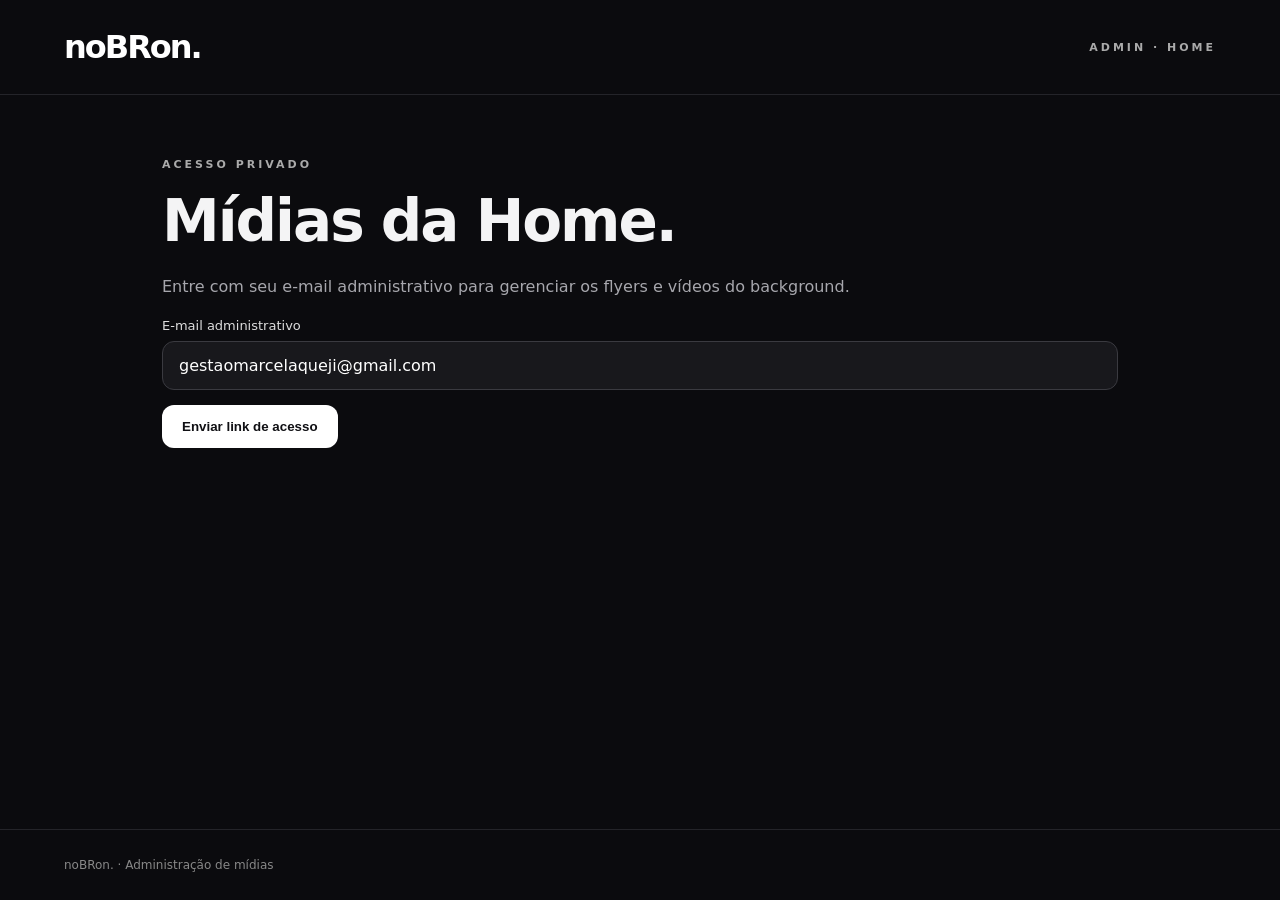
==== admin/index.html @ f03bf809 "feat(admin): dedicated home background media upload and management" ====
<!doctype html><html lang="pt-BR"><head><meta charset="utf-8"><meta name="viewport" content="width=device-width,initial-scale=1"><meta name="robots" content="noindex,nofollow"><meta http-equiv="Content-Security-Policy" content="default-src 'none'; script-src 'self'; style-src 'self'; connect-src https://fsaqzbwxhjpnfgqxdvnz.supabase.co; img-src 'self' data: blob: https://fsaqzbwxhjpnfgqxdvnz.supabase.co; media-src blob: https://fsaqzbwxhjpnfgqxdvnz.supabase.co; form-action 'self'; base-uri 'none'"><title>Mídias da Home · noBRon</title><link rel="stylesheet" href="/admin/v3.css"><script defer src="/admin/v3.js"></script></head><body><header><a href="/">noBRon.</a><span>ADMIN · HOME</span></header><main><section id="login"><p class="eyebrow">ACESSO PRIVADO</p><h1>Mídias da Home.</h1><p>Entre com seu e-mail administrativo para gerenciar os flyers e vídeos do background.</p><form id="login-form"><label for="email">E-mail administrativo</label><input id="email" type="email" autocomplete="email" required value="gestaomarcelaqueji@gmail.com"><button type="submit" id="send">Enviar link de acesso</button></form><p id="login-message" role="status"></p></section><section id="editor" hidden><div class="heading"><div><p class="eyebrow">BACKGROUND · HOME</p><h1>Galeria de mídias.</h1></div><button id="logout" class="secondary">Sair</button></div><p>Cadastre flyers e motion designs que aparecem nas colunas animadas da Home. Arquivos enviados são publicados automaticamente.</p><form id="upload-form" class="field-group"><h2>Adicionar imagens ou vídeos</h2><label for="files">Selecione os arquivos</label><input id="files" type="file" accept="image/png,image/jpeg,image/webp,image/gif,video/mp4,video/webm" multiple required><p class="hint">PNG, JPG, WebP, GIF até 10 MB; MP4 e WebM até 30 MB cada. Envie arquivos otimizados para o site carregar rapidamente.</p><button id="upload" type="submit">Cadastrar mídias</button><p id="upload-status" role="status"></p></form><div class="heading"><h2>Mídias cadastradas</h2><button id="reload" class="secondary">Atualizar</button></div><p id="media-count"></p><div id="media-list" class="media-grid"></div><p id="status" role="status"></p></section></main><footer>noBRon. · Administração de mídias</footer></body></html>
---- admin/v3.css ----
:root{color-scheme:dark;font-family:Inter,system-ui,-apple-system,Arial,sans-serif;background:#0b0b0e;color:#f4f4f5}*{box-sizing:border-box}body{margin:0;min-height:100vh;display:flex;flex-direction:column}header,footer{display:flex;justify-content:space-between;align-items:center;padding:28px clamp(20px,5vw,65px)}header{border-bottom:1px solid #242429}header a{font-size:32px;font-weight:900;letter-spacing:-2px;color:white;text-decoration:none}header span,.eyebrow{letter-spacing:3px;font-size:11px;font-weight:700;color:#aaa}main{width:min(1000px,100%);margin:auto;padding:50px 22px;flex:1}h1{font-size:clamp(34px,6vw,58px);letter-spacing:-2px;margin:12px 0 18px}h2{font-size:21px}p{color:#a7a7ad;line-height:1.7}label{display:block;font-size:13px;margin:18px 0 8px;color:#ddd}input{display:block;width:100%;border:1px solid #3a3a40;border-radius:12px;padding:14px 16px;background:#18181c;color:#fff;font:inherit}button{background:#fff;color:#101014;border:0;border-radius:12px;padding:14px 20px;font-weight:750;cursor:pointer;margin-top:15px}button:disabled{opacity:.55;cursor:wait}.secondary{background:#242429;color:white;margin:0}.danger{background:#3c2225;color:#ffbfc4}.heading{display:flex;align-items:center;justify-content:space-between;gap:15px;flex-wrap:wrap}.field-group{border:1px solid #2a2a30;border-radius:18px;padding:22px;margin:24px 0;background:#111115}.field-group h2{margin:0}.hint{font-size:12px}.media-grid{display:grid;grid-template-columns:repeat(auto-fill,minmax(165px,1fr));gap:14px}.media-item{border:1px solid #33333b;border-radius:14px;overflow:hidden;background:#17171b}.media-preview{aspect-ratio:3/4;background:#24242a;display:block;width:100%;object-fit:cover}.media-info{padding:12px}.media-info small{color:#aaa;display:block;overflow-wrap:anywhere}.media-actions{display:flex;gap:8px;flex-wrap:wrap}.media-actions button{font-size:12px;padding:9px 11px;margin-top:10px}footer{font-size:12px;color:#888;border-top:1px solid #242429}#status,#login-message,#upload-status{font-size:13px}[hidden]{display:none!important}@media(max-width:600px){main{padding:25px 16px}.media-grid{grid-template-columns:repeat(2,minmax(0,1fr));gap:10px}.field-group{padding:16px}header,footer{padding:20px 16px}}
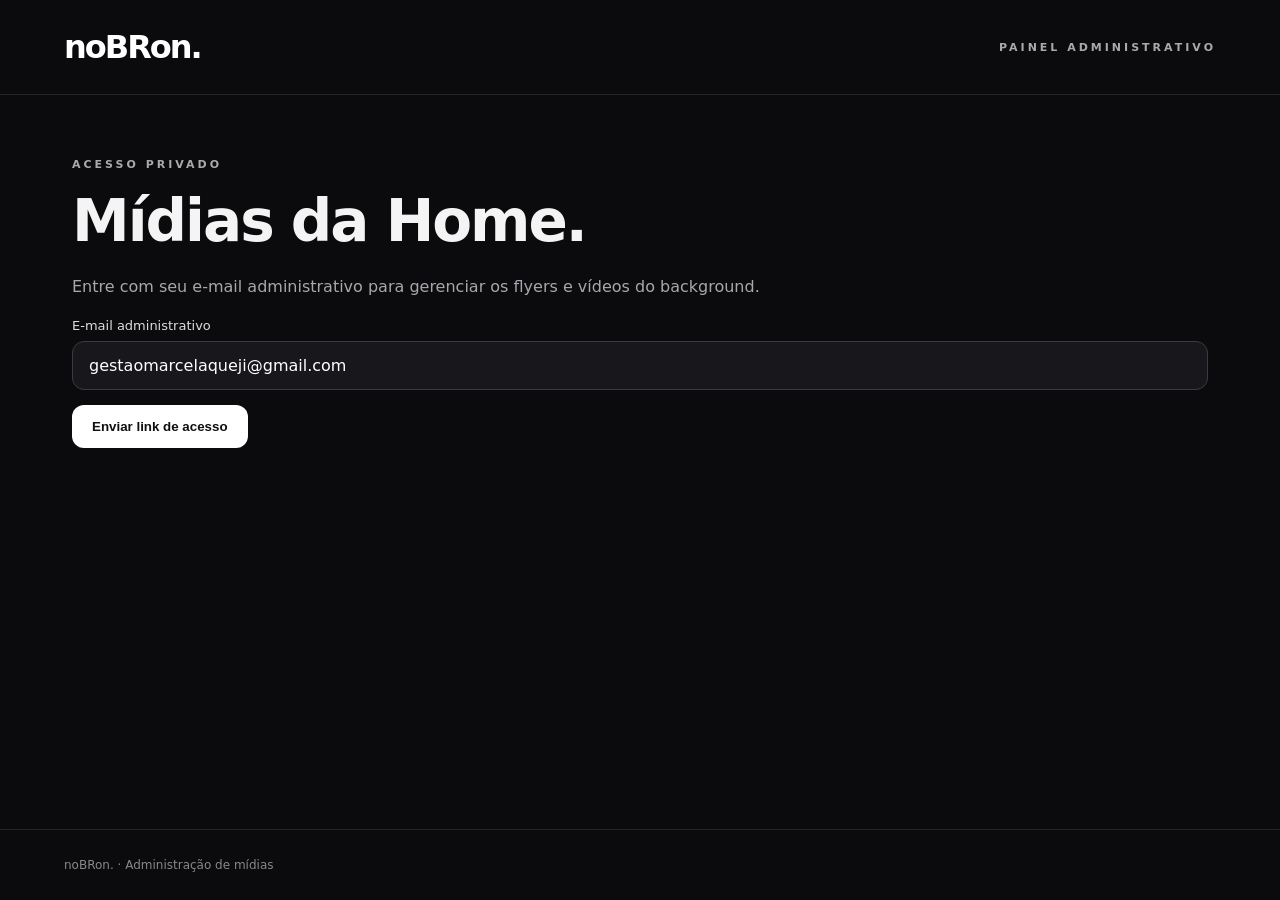
==== commit 57544bbd: "Separate admin workspaces, batch uploads with per-file errors, and motion video fallback" ====
--- a/admin/index.html
+++ b/admin/index.html
@@ -1 +1 @@
-<!doctype html><html lang="pt-BR"><head><meta charset="utf-8"><meta name="viewport" content="width=device-width,initial-scale=1"><meta name="robots" content="noindex,nofollow"><meta http-equiv="Content-Security-Policy" content="default-src 'none'; script-src 'self'; style-src 'self'; connect-src https://fsaqzbwxhjpnfgqxdvnz.supabase.co; img-src 'self' data: blob: https://fsaqzbwxhjpnfgqxdvnz.supabase.co; media-src blob: https://fsaqzbwxhjpnfgqxdvnz.supabase.co; form-action 'self'; base-uri 'none'"><title>Mídias da Home · noBRon</title><link rel="stylesheet" href="/admin/v3.css"><script defer src="/admin/v3.js"></script></head><body><header><a href="/">noBRon.</a><span>ADMIN · HOME</span></header><main><section id="login"><p class="eyebrow">ACESSO PRIVADO</p><h1>Mídias da Home.</h1><p>Entre com seu e-mail administrativo para gerenciar os flyers e vídeos do background.</p><form id="login-form"><label for="email">E-mail administrativo</label><input id="email" type="email" autocomplete="email" required value="gestaomarcelaqueji@gmail.com"><button type="submit" id="send">Enviar link de acesso</button></form><p id="login-message" role="status"></p></section><section id="editor" hidden><div class="heading"><div><p class="eyebrow">BACKGROUND · HOME</p><h1>Galeria de mídias.</h1></div><button id="logout" class="secondary">Sair</button></div><p>Cadastre flyers e motion designs que aparecem nas colunas animadas da Home. Arquivos enviados são publicados automaticamente.</p><form id="upload-form" class="field-group"><h2>Adicionar imagens ou vídeos</h2><label for="files">Selecione os arquivos</label><input id="files" type="file" accept="image/png,image/jpeg,image/webp,image/gif,video/mp4,video/webm" multiple required><p class="hint">PNG, JPG, WebP, GIF até 10 MB; MP4 e WebM até 30 MB cada. Envie arquivos otimizados para o site carregar rapidamente.</p><button id="upload" type="submit">Cadastrar mídias</button><p id="upload-status" role="status"></p></form><div class="heading"><h2>Mídias cadastradas</h2><button id="reload" class="secondary">Atualizar</button></div><p id="media-count"></p><div id="media-list" class="media-grid"></div><p id="status" role="status"></p></section></main><footer>noBRon. · Administração de mídias</footer></body></html>+<!doctype html><html lang="pt-BR"><head><meta charset="utf-8"><meta name="viewport" content="width=device-width,initial-scale=1"><meta name="robots" content="noindex,nofollow"><meta http-equiv="Content-Security-Policy" content="default-src 'none'; script-src 'self'; style-src 'self'; connect-src https://fsaqzbwxhjpnfgqxdvnz.supabase.co; img-src 'self' data: blob: https://fsaqzbwxhjpnfgqxdvnz.supabase.co; media-src blob: https://fsaqzbwxhjpnfgqxdvnz.supabase.co; form-action 'self'; base-uri 'none'"><title>Painel administrativo · noBRon</title><link rel="stylesheet" href="/admin/v3.css"><script defer src="/admin/v3.js"></script></head><body><header><a href="/">noBRon.</a><span>PAINEL ADMINISTRATIVO</span></header><main><section id="login"><p class="eyebrow">ACESSO PRIVADO</p><h1>Mídias da Home.</h1><p>Entre com seu e-mail administrativo para gerenciar os flyers e vídeos do background.</p><form id="login-form"><label for="email">E-mail administrativo</label><input id="email" type="email" autocomplete="email" required value="gestaomarcelaqueji@gmail.com"><button type="submit" id="send">Enviar link de acesso</button></form><p id="login-message" role="status"></p></section><section id="editor" hidden><nav class="admin-tabs" aria-label="Seções do painel"><button type="button" data-admin-tab="home" aria-selected="true">Home</button><button type="button" data-admin-tab="design" aria-selected="false">Design Digital</button><button type="button" data-admin-tab="motion" aria-selected="false">Motion Design</button></nav><div data-admin-panel="home"><div class="heading"><div><p class="eyebrow">BACKGROUND · HOME</p><h1>Galeria de mídias.</h1></div><button id="logout" class="secondary">Sair</button></div><p>Cadastre flyers e motion designs que aparecem nas colunas animadas da Home. Arquivos enviados são publicados automaticamente.</p><form id="upload-form" class="field-group"><h2>Adicionar imagens ou vídeos</h2><label for="files">Selecione os arquivos</label><input id="files" type="file" accept="image/png,image/jpeg,image/webp,image/gif,video/mp4,video/webm" multiple required><p class="hint">PNG, JPG, WebP, GIF até 10 MB; MP4 e WebM até 30 MB cada. Envie arquivos otimizados para o site carregar rapidamente.</p><button id="upload" type="submit">Cadastrar mídias</button><p id="upload-status" role="status"></p><div id="home-upload-results" class="upload-results" aria-live="polite"></div></form></div><div data-admin-panel="motion" hidden><section class="field-group motion-admin" aria-labelledby="motion-admin-title"><p class="eyebrow">PÁGINA MOTION DESIGN · VÍDEOS DA VITRINE</p><h2 id="motion-admin-title">Biblioteca de Motion Design</h2><p>Cadastre aqui somente os vídeos da página <strong>Motion Design</strong>. Eles não entram no background da Home. Os vídeos começam como rascunho e só aparecem no site depois de publicados.</p><form id="motion-upload-form"><label for="motion-title">Nome interno do trabalho</label><input id="motion-title" maxlength="120" required placeholder="Ex.: Teaser Festa Neon"><label for="motion-file">Arquivo de vídeo</label><input id="motion-file" type="file" accept="video/mp4,video/webm" multiple required><p class="hint">Selecione vários vídeos de uma vez. MP4 ou WebM, até 30 MB por arquivo. Recomenda-se vídeo vertical otimizado, sem áudio necessário.</p><button id="motion-upload" type="submit">Adicionar como rascunho</button><p id="motion-upload-status" role="status"></p><div id="motion-upload-results" class="upload-results" aria-live="polite"></div></form><div class="heading"><h3>Vídeos cadastrados</h3><button class="secondary" type="button" id="motion-refresh">Atualizar</button></div><div id="motion-list" class="motion-grid"></div><p id="motion-status" role="status"></p><a class="design-card-view" href="/solucoes/motion" target="_blank" rel="noopener">Ver página Motion Design ↗</a></section></div><div data-admin-panel="design" hidden><section class="field-group design-cards-admin" aria-labelledby="design-cards-title"><p class="eyebrow">PÁGINA DESIGN DIGITAL · DESTAQUES DO TOPO</p><h2 id="design-cards-title">Três imagens de destaque</h2><p>Estas imagens aparecem nos três cards sobrepostos, logo abaixo da apresentação de <strong>Design Digital</strong>. Não são as mídias do background. Cada campo controla somente a posição indicada.</p><p class="hint">Envie uma arte vertical em JPG, PNG ou WebP (até 10 MB), preferencialmente na proporção <strong>9:16 (Story)</strong>, por exemplo 1080 × 1920 px. O site ajusta automaticamente o enquadramento no desktop e no celular, sem esticar nem recortar a imagem. A arte completa fica visível.</p><div class="design-card-grid"><article class="design-card-admin" data-admin-card="1"><h3>Card 1 · Esquerda</h3><p>Imagem inclinada à esquerda, atrás do card central.</p><div class="design-card-preview" id="card-preview-1">Nenhuma imagem cadastrada</div><label for="card-file-1">Escolher imagem do Card 1</label><input type="file" id="card-file-1" accept="image/jpeg,image/png,image/webp"><div class="design-card-actions"><button type="button" data-card-upload="1">Salvar / substituir</button><button type="button" class="danger" data-card-delete="1">Remover</button></div><p class="design-card-status" id="card-status-1" role="status"></p></article><article class="design-card-admin" data-admin-card="2"><h3>Card 2 · Centro</h3><p>Imagem principal, à frente das outras duas.</p><div class="design-card-preview" id="card-preview-2">Nenhuma imagem cadastrada</div><label for="card-file-2">Escolher imagem do Card 2</label><input type="file" id="card-file-2" accept="image/jpeg,image/png,image/webp"><div class="design-card-actions"><button type="button" data-card-upload="2">Salvar / substituir</button><button type="button" class="danger" data-card-delete="2">Remover</button></div><p class="design-card-status" id="card-status-2" role="status"></p></article><article class="design-card-admin" data-admin-card="3"><h3>Card 3 · Direita</h3><p>Imagem inclinada à direita, atrás do card central.</p><div class="design-card-preview" id="card-preview-3">Nenhuma imagem cadastrada</div><label for="card-file-3">Escolher imagem do Card 3</label><input type="file" id="card-file-3" accept="image/jpeg,image/png,image/webp"><div class="design-card-actions"><button type="button" data-card-upload="3">Salvar / substituir</button><button type="button" class="danger" data-card-delete="3">Remover</button></div><p class="design-card-status" id="card-status-3" role="status"></p></article></div><p class="hint">As alterações são publicadas após salvar. Se uma posição estiver vazia, o site mantém o card gráfico provisório correspondente.</p><a class="design-card-view" href="/solucoes/design" target="_blank" rel="noopener">Ver página Design Digital ↗</a></section></div><div data-admin-panel="home"><div class="heading"><h2>Mídias cadastradas</h2><button id="reload" class="secondary">Atualizar</button></div><p id="media-count"></p><div id="media-list" class="media-grid"></div><p id="status" role="status"></p></div></section></main><footer>noBRon. · Administração de mídias</footer></body></html>
--- a/admin/v3.css
+++ b/admin/v3.css
@@ -1 +1,11 @@
-:root{color-scheme:dark;font-family:Inter,system-ui,-apple-system,Arial,sans-serif;background:#0b0b0e;color:#f4f4f5}*{box-sizing:border-box}body{margin:0;min-height:100vh;display:flex;flex-direction:column}header,footer{display:flex;justify-content:space-between;align-items:center;padding:28px clamp(20px,5vw,65px)}header{border-bottom:1px solid #242429}header a{font-size:32px;font-weight:900;letter-spacing:-2px;color:white;text-decoration:none}header span,.eyebrow{letter-spacing:3px;font-size:11px;font-weight:700;color:#aaa}main{width:min(1000px,100%);margin:auto;padding:50px 22px;flex:1}h1{font-size:clamp(34px,6vw,58px);letter-spacing:-2px;margin:12px 0 18px}h2{font-size:21px}p{color:#a7a7ad;line-height:1.7}label{display:block;font-size:13px;margin:18px 0 8px;color:#ddd}input{display:block;width:100%;border:1px solid #3a3a40;border-radius:12px;padding:14px 16px;background:#18181c;color:#fff;font:inherit}button{background:#fff;color:#101014;border:0;border-radius:12px;padding:14px 20px;font-weight:750;cursor:pointer;margin-top:15px}button:disabled{opacity:.55;cursor:wait}.secondary{background:#242429;color:white;margin:0}.danger{background:#3c2225;color:#ffbfc4}.heading{display:flex;align-items:center;justify-content:space-between;gap:15px;flex-wrap:wrap}.field-group{border:1px solid #2a2a30;border-radius:18px;padding:22px;margin:24px 0;background:#111115}.field-group h2{margin:0}.hint{font-size:12px}.media-grid{display:grid;grid-template-columns:repeat(auto-fill,minmax(165px,1fr));gap:14px}.media-item{border:1px solid #33333b;border-radius:14px;overflow:hidden;background:#17171b}.media-preview{aspect-ratio:3/4;background:#24242a;display:block;width:100%;object-fit:cover}.media-info{padding:12px}.media-info small{color:#aaa;display:block;overflow-wrap:anywhere}.media-actions{display:flex;gap:8px;flex-wrap:wrap}.media-actions button{font-size:12px;padding:9px 11px;margin-top:10px}footer{font-size:12px;color:#888;border-top:1px solid #242429}#status,#login-message,#upload-status{font-size:13px}[hidden]{display:none!important}@media(max-width:600px){main{padding:25px 16px}.media-grid{grid-template-columns:repeat(2,minmax(0,1fr));gap:10px}.field-group{padding:16px}header,footer{padding:20px 16px}}+:root{color-scheme:dark;font-family:Inter,system-ui,-apple-system,Arial,sans-serif;background:#0b0b0e;color:#f4f4f5}*{box-sizing:border-box}body{margin:0;min-height:100vh;display:flex;flex-direction:column}header,footer{display:flex;justify-content:space-between;align-items:center;padding:28px clamp(20px,5vw,65px)}header{border-bottom:1px solid #242429}header a{font-size:32px;font-weight:900;letter-spacing:-2px;color:white;text-decoration:none}header span,.eyebrow{letter-spacing:3px;font-size:11px;font-weight:700;color:#aaa}main{width:min(1000px,100%);margin:auto;padding:50px 22px;flex:1}h1{font-size:clamp(34px,6vw,58px);letter-spacing:-2px;margin:12px 0 18px}h2{font-size:21px}p{color:#a7a7ad;line-height:1.7}label{display:block;font-size:13px;margin:18px 0 8px;color:#ddd}input{display:block;width:100%;border:1px solid #3a3a40;border-radius:12px;padding:14px 16px;background:#18181c;color:#fff;font:inherit}button{background:#fff;color:#101014;border:0;border-radius:12px;padding:14px 20px;font-weight:750;cursor:pointer;margin-top:15px}button:disabled{opacity:.55;cursor:wait}.secondary{background:#242429;color:white;margin:0}.danger{background:#3c2225;color:#ffbfc4}.heading{display:flex;align-items:center;justify-content:space-between;gap:15px;flex-wrap:wrap}.field-group{border:1px solid #2a2a30;border-radius:18px;padding:22px;margin:24px 0;background:#111115}.field-group h2{margin:0}.hint{font-size:12px}.media-grid{display:grid;grid-template-columns:repeat(auto-fill,minmax(165px,1fr));gap:14px}.media-item{border:1px solid #33333b;border-radius:14px;overflow:hidden;background:#17171b}.media-preview{aspect-ratio:3/4;background:#24242a;display:block;width:100%;object-fit:cover}.media-info{padding:12px}.media-info small{color:#aaa;display:block;overflow-wrap:anywhere}.media-actions{display:flex;gap:8px;flex-wrap:wrap}.media-actions button{font-size:12px;padding:9px 11px;margin-top:10px}footer{font-size:12px;color:#888;border-top:1px solid #242429}#status,#login-message,#upload-status{font-size:13px}[hidden]{display:none!important}@media(max-width:600px){main{padding:25px 16px}.media-grid{grid-template-columns:repeat(2,minmax(0,1fr));gap:10px}.field-group{padding:16px}header,footer{padding:20px 16px}}
+.design-cards-admin{margin-top:44px}.design-cards-admin h2{font-size:clamp(24px,3vw,34px);letter-spacing:-.04em}.design-cards-admin strong{color:#f4f4f5}.design-card-grid{display:grid;grid-template-columns:repeat(3,minmax(0,1fr));gap:15px;margin-top:26px}.design-card-admin{border:1px solid #34343c;border-radius:16px;padding:16px;background:#19191e;min-width:0}.design-card-admin h3{font-size:17px;margin:0 0 8px}.design-card-admin p{font-size:12px;line-height:1.5;margin:5px 0 12px}.design-card-preview{aspect-ratio:3/4;background:#25252b;border:1px dashed #5b5b65;border-radius:10px;display:flex;align-items:center;justify-content:center;text-align:center;color:#9e9ea6;font-size:12px;overflow:hidden;padding:10px}.design-card-preview img{width:100%;height:100%;object-fit:cover}.design-card-admin input{font-size:12px;padding:10px}.design-card-actions{display:flex;flex-wrap:wrap;gap:8px;margin-top:14px}.design-card-actions button{margin:0;padding:11px 12px;font-size:12px;flex:1}.design-card-status{min-height:18px;color:#ddd!important}.design-card-view{display:inline-block;margin-top:15px;color:#fff;text-underline-offset:4px}@media(max-width:700px){.design-card-grid{grid-template-columns:1fr}.design-card-preview{max-width:260px;margin:auto}.design-card-admin{padding:18px}}
+
+/* Admin previews match the actual Story composition. */
+.design-card-preview{aspect-ratio:9/16}
+.design-card-preview img{object-fit:contain;background:#0d0d10}
+
+.motion-admin{margin-top:48px}.motion-admin h2{font-size:clamp(25px,3vw,34px);letter-spacing:-.05em}.motion-grid{display:grid;grid-template-columns:repeat(auto-fill,minmax(185px,1fr));gap:16px;margin:20px 0}.motion-admin-item{background:#19191e;border:1px solid #35353b;border-radius:14px;padding:12px;min-width:0}.motion-admin-item video{width:100%;aspect-ratio:9/16;object-fit:contain;background:#08080a;border-radius:9px}.motion-admin-item input{font-size:13px;padding:10px}.motion-admin-item p{font-size:12px;margin:8px 0}.motion-admin-actions{display:flex;flex-wrap:wrap;gap:6px}.motion-admin-actions button{font-size:11px;padding:8px 10px;margin:0}
+
+/* Separate administrative workspaces */
+main{width:min(1180px,100%)}.admin-tabs{display:flex;gap:8px;padding:7px;background:#151519;border:1px solid #29292f;border-radius:17px;margin:0 0 35px;overflow-x:auto}.admin-tabs button{flex:1;white-space:nowrap;margin:0;border-radius:11px;padding:15px 20px;color:#aaa;background:transparent;font-size:14px}.admin-tabs button.active{background:#f1f1f3;color:#121216}.admin-tabs button:focus-visible{outline:2px solid white;outline-offset:2px}[data-admin-panel]{animation:admin-in .2s ease}[data-admin-panel="motion"] .motion-admin,[data-admin-panel="design"] .design-cards-admin{margin-top:0}.upload-results{display:grid;gap:8px;margin-top:12px}.upload-results p{margin:0;padding:11px 14px;border:1px solid #303037;border-radius:9px;font-size:12px;overflow-wrap:anywhere}.upload-success{color:#b8e4c8!important}.upload-failure{color:#ffc5c5!important}.motion-admin-actions button{flex:1 0 auto}.motion-admin-item{display:flex;flex-direction:column;gap:9px}.motion-admin-item video{height:245px;aspect-ratio:auto}.motion-admin-item p{margin:0}.motion-admin-item input{margin:0}.motion-admin-item .motion-admin-actions{margin-top:auto}@keyframes admin-in{from{opacity:.5;transform:translateY(5px)}to{opacity:1;transform:none}}@media(max-width:600px){.admin-tabs{position:sticky;top:0;z-index:10;margin:0 -16px 22px;border-radius:0;border-left:0;border-right:0;padding:8px 16px}.admin-tabs button{padding:13px 10px;font-size:12px}.motion-grid{grid-template-columns:repeat(2,minmax(0,1fr));gap:9px}.motion-admin-item{padding:9px}.motion-admin-item video{height:185px}.motion-admin-actions button{font-size:10px;padding:8px}.motion-admin h2{font-size:27px}}
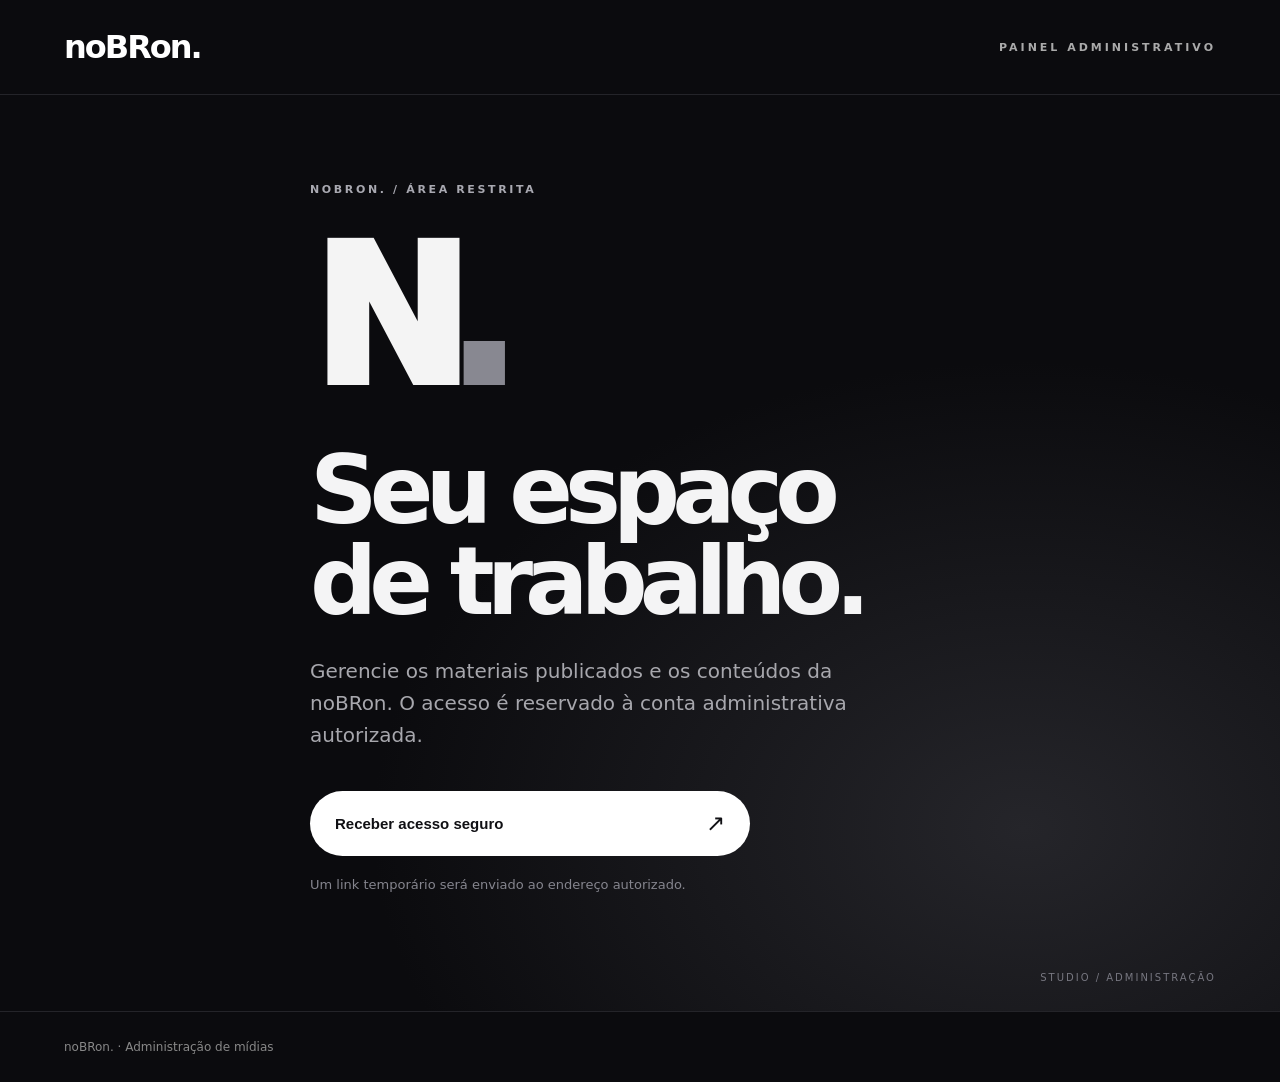
==== commit 222c62c1: "Harden studio sign-in UX, disable OTP signup, revoke session on logout" ====
--- a/admin/index.html
+++ b/admin/index.html
@@ -1 +1 @@
-<!doctype html><html lang="pt-BR"><head><meta charset="utf-8"><meta name="viewport" content="width=device-width,initial-scale=1"><meta name="robots" content="noindex,nofollow"><meta http-equiv="Content-Security-Policy" content="default-src 'none'; script-src 'self'; style-src 'self'; connect-src https://fsaqzbwxhjpnfgqxdvnz.supabase.co; img-src 'self' data: blob: https://fsaqzbwxhjpnfgqxdvnz.supabase.co; media-src blob: https://fsaqzbwxhjpnfgqxdvnz.supabase.co; form-action 'self'; base-uri 'none'"><title>Painel administrativo · noBRon</title><link rel="stylesheet" href="/admin/v3.css"><script defer src="/admin/v3.js"></script></head><body><header><a href="/">noBRon.</a><span>PAINEL ADMINISTRATIVO</span></header><main><section id="login"><p class="eyebrow">ACESSO PRIVADO</p><h1>Mídias da Home.</h1><p>Entre com seu e-mail administrativo para gerenciar os flyers e vídeos do background.</p><form id="login-form"><label for="email">E-mail administrativo</label><input id="email" type="email" autocomplete="email" required value="gestaomarcelaqueji@gmail.com"><button type="submit" id="send">Enviar link de acesso</button></form><p id="login-message" role="status"></p></section><section id="editor" hidden><nav class="admin-tabs" aria-label="Seções do painel"><button type="button" data-admin-tab="home" aria-selected="true">Home</button><button type="button" data-admin-tab="design" aria-selected="false">Design Digital</button><button type="button" data-admin-tab="motion" aria-selected="false">Motion Design</button></nav><div data-admin-panel="home"><div class="heading"><div><p class="eyebrow">BACKGROUND · HOME</p><h1>Galeria de mídias.</h1></div><button id="logout" class="secondary">Sair</button></div><p>Cadastre flyers e motion designs que aparecem nas colunas animadas da Home. Arquivos enviados são publicados automaticamente.</p><form id="upload-form" class="field-group"><h2>Adicionar imagens ou vídeos</h2><label for="files">Selecione os arquivos</label><input id="files" type="file" accept="image/png,image/jpeg,image/webp,image/gif,video/mp4,video/webm" multiple required><p class="hint">PNG, JPG, WebP, GIF até 10 MB; MP4 e WebM até 30 MB cada. Envie arquivos otimizados para o site carregar rapidamente.</p><button id="upload" type="submit">Cadastrar mídias</button><p id="upload-status" role="status"></p><div id="home-upload-results" class="upload-results" aria-live="polite"></div></form></div><div data-admin-panel="motion" hidden><section class="field-group motion-admin" aria-labelledby="motion-admin-title"><p class="eyebrow">PÁGINA MOTION DESIGN · VÍDEOS DA VITRINE</p><h2 id="motion-admin-title">Biblioteca de Motion Design</h2><p>Cadastre aqui somente os vídeos da página <strong>Motion Design</strong>. Eles não entram no background da Home. Os vídeos começam como rascunho e só aparecem no site depois de publicados.</p><form id="motion-upload-form"><label for="motion-title">Nome interno do trabalho</label><input id="motion-title" maxlength="120" required placeholder="Ex.: Teaser Festa Neon"><label for="motion-file">Arquivo de vídeo</label><input id="motion-file" type="file" accept="video/mp4,video/webm" multiple required><p class="hint">Selecione vários vídeos de uma vez. MP4 ou WebM, até 30 MB por arquivo. Recomenda-se vídeo vertical otimizado, sem áudio necessário.</p><button id="motion-upload" type="submit">Adicionar como rascunho</button><p id="motion-upload-status" role="status"></p><div id="motion-upload-results" class="upload-results" aria-live="polite"></div></form><div class="heading"><h3>Vídeos cadastrados</h3><button class="secondary" type="button" id="motion-refresh">Atualizar</button></div><div id="motion-list" class="motion-grid"></div><p id="motion-status" role="status"></p><a class="design-card-view" href="/solucoes/motion" target="_blank" rel="noopener">Ver página Motion Design ↗</a></section></div><div data-admin-panel="design" hidden><section class="field-group design-cards-admin" aria-labelledby="design-cards-title"><p class="eyebrow">PÁGINA DESIGN DIGITAL · DESTAQUES DO TOPO</p><h2 id="design-cards-title">Três imagens de destaque</h2><p>Estas imagens aparecem nos três cards sobrepostos, logo abaixo da apresentação de <strong>Design Digital</strong>. Não são as mídias do background. Cada campo controla somente a posição indicada.</p><p class="hint">Envie uma arte vertical em JPG, PNG ou WebP (até 10 MB), preferencialmente na proporção <strong>9:16 (Story)</strong>, por exemplo 1080 × 1920 px. O site ajusta automaticamente o enquadramento no desktop e no celular, sem esticar nem recortar a imagem. A arte completa fica visível.</p><div class="design-card-grid"><article class="design-card-admin" data-admin-card="1"><h3>Card 1 · Esquerda</h3><p>Imagem inclinada à esquerda, atrás do card central.</p><div class="design-card-preview" id="card-preview-1">Nenhuma imagem cadastrada</div><label for="card-file-1">Escolher imagem do Card 1</label><input type="file" id="card-file-1" accept="image/jpeg,image/png,image/webp"><div class="design-card-actions"><button type="button" data-card-upload="1">Salvar / substituir</button><button type="button" class="danger" data-card-delete="1">Remover</button></div><p class="design-card-status" id="card-status-1" role="status"></p></article><article class="design-card-admin" data-admin-card="2"><h3>Card 2 · Centro</h3><p>Imagem principal, à frente das outras duas.</p><div class="design-card-preview" id="card-preview-2">Nenhuma imagem cadastrada</div><label for="card-file-2">Escolher imagem do Card 2</label><input type="file" id="card-file-2" accept="image/jpeg,image/png,image/webp"><div class="design-card-actions"><button type="button" data-card-upload="2">Salvar / substituir</button><button type="button" class="danger" data-card-delete="2">Remover</button></div><p class="design-card-status" id="card-status-2" role="status"></p></article><article class="design-card-admin" data-admin-card="3"><h3>Card 3 · Direita</h3><p>Imagem inclinada à direita, atrás do card central.</p><div class="design-card-preview" id="card-preview-3">Nenhuma imagem cadastrada</div><label for="card-file-3">Escolher imagem do Card 3</label><input type="file" id="card-file-3" accept="image/jpeg,image/png,image/webp"><div class="design-card-actions"><button type="button" data-card-upload="3">Salvar / substituir</button><button type="button" class="danger" data-card-delete="3">Remover</button></div><p class="design-card-status" id="card-status-3" role="status"></p></article></div><p class="hint">As alterações são publicadas após salvar. Se uma posição estiver vazia, o site mantém o card gráfico provisório correspondente.</p><a class="design-card-view" href="/solucoes/design" target="_blank" rel="noopener">Ver página Design Digital ↗</a></section></div><div data-admin-panel="home"><div class="heading"><h2>Mídias cadastradas</h2><button id="reload" class="secondary">Atualizar</button></div><p id="media-count"></p><div id="media-list" class="media-grid"></div><p id="status" role="status"></p></div></section></main><footer>noBRon. · Administração de mídias</footer></body></html>+<!doctype html><html lang="pt-BR"><head><meta charset="utf-8"><meta name="viewport" content="width=device-width,initial-scale=1"><meta name="robots" content="noindex,nofollow,noarchive"><meta name="referrer" content="no-referrer"><meta http-equiv="Content-Security-Policy" content="default-src 'none'; script-src 'self'; style-src 'self'; connect-src https://fsaqzbwxhjpnfgqxdvnz.supabase.co; img-src 'self' data: blob: https://fsaqzbwxhjpnfgqxdvnz.supabase.co; media-src blob: https://fsaqzbwxhjpnfgqxdvnz.supabase.co; form-action 'self'; base-uri 'none'"><title>Painel administrativo · noBRon</title><link rel="stylesheet" href="/admin/v3.css"><script defer src="/admin/v3.js"></script></head><body><header><a href="/">noBRon.</a><span>PAINEL ADMINISTRATIVO</span></header><main><section id="login" class="admin-entry"><div class="admin-entry-inner"><p class="eyebrow">NOBRON. / ÁREA RESTRITA</p><div class="admin-entry-mark" aria-hidden="true">N<span>.</span></div><h1>Seu espaço de trabalho.</h1><p>Gerencie os materiais publicados e os conteúdos da noBRon. O acesso é reservado à conta administrativa autorizada.</p><form id="login-form"><button type="submit" id="send">Receber acesso seguro <span aria-hidden="true">↗</span></button></form><p class="admin-entry-note">Um link temporário será enviado ao endereço autorizado.</p><p id="login-message" role="status" aria-live="polite"></p></div><span class="admin-entry-footer">STUDIO / ADMINISTRAÇÃO</span></section><section id="editor" hidden><nav class="admin-tabs" aria-label="Seções do painel"><button type="button" data-admin-tab="home" aria-selected="true">Home</button><button type="button" data-admin-tab="design" aria-selected="false">Design Digital</button><button type="button" data-admin-tab="motion" aria-selected="false">Motion Design</button></nav><div data-admin-panel="home"><div class="heading"><div><p class="eyebrow">BACKGROUND · HOME</p><h1>Galeria de mídias.</h1></div><button id="logout" class="secondary">Sair</button></div><p>Cadastre flyers e motion designs que aparecem nas colunas animadas da Home. Arquivos enviados são publicados automaticamente.</p><form id="upload-form" class="field-group"><h2>Adicionar imagens ou vídeos</h2><label for="files">Selecione os arquivos</label><input id="files" type="file" accept="image/png,image/jpeg,image/webp,image/gif,video/mp4,video/webm" multiple required><p class="hint">PNG, JPG, WebP, GIF até 10 MB; MP4 e WebM até 30 MB cada. Envie arquivos otimizados para o site carregar rapidamente.</p><button id="upload" type="submit">Cadastrar mídias</button><p id="upload-status" role="status"></p><div id="home-upload-results" class="upload-results" aria-live="polite"></div></form></div><div data-admin-panel="motion" hidden><section class="field-group motion-admin" aria-labelledby="motion-admin-title"><p class="eyebrow">PÁGINA MOTION DESIGN · VÍDEOS DA VITRINE</p><h2 id="motion-admin-title">Biblioteca de Motion Design</h2><p>Cadastre aqui somente os vídeos da página <strong>Motion Design</strong>. Eles não entram no background da Home. Os vídeos começam como rascunho e só aparecem no site depois de publicados.</p><form id="motion-upload-form"><label for="motion-file">Arquivo de vídeo</label><input id="motion-file" type="file" accept="video/mp4,video/webm" multiple required><p class="hint">Selecione quantos vídeos quiser de uma vez. O sistema envia um por vez e mostra o resultado de cada arquivo. MP4 ou WebM, até 30 MB por arquivo. Recomenda-se vídeo vertical otimizado, sem áudio necessário.</p><button id="motion-upload" type="submit">Adicionar como rascunho</button><p id="motion-upload-status" role="status"></p><div id="motion-upload-results" class="upload-results" aria-live="polite"></div></form><div class="heading"><h3>Vídeos cadastrados</h3><button class="secondary" type="button" id="motion-refresh">Atualizar</button></div><div id="motion-list" class="motion-grid"></div><p id="motion-status" role="status"></p><a class="design-card-view" href="/solucoes/motion" target="_blank" rel="noopener">Ver página Motion Design ↗</a></section></div><div data-admin-panel="design" hidden><section class="field-group design-cards-admin" aria-labelledby="design-cards-title"><p class="eyebrow">PÁGINA DESIGN DIGITAL · DESTAQUES DO TOPO</p><h2 id="design-cards-title">Três imagens de destaque</h2><p>Estas imagens aparecem nos três cards sobrepostos, logo abaixo da apresentação de <strong>Design Digital</strong>. Não são as mídias do background. Cada campo controla somente a posição indicada.</p><p class="hint">Envie uma arte vertical em JPG, PNG ou WebP (até 10 MB), preferencialmente na proporção <strong>9:16 (Story)</strong>, por exemplo 1080 × 1920 px. O site ajusta automaticamente o enquadramento no desktop e no celular, sem esticar nem recortar a imagem. A arte completa fica visível.</p><div class="design-card-grid"><article class="design-card-admin" data-admin-card="1"><h3>Card 1 · Esquerda</h3><p>Imagem inclinada à esquerda, atrás do card central.</p><div class="design-card-preview" id="card-preview-1">Nenhuma imagem cadastrada</div><label for="card-file-1">Escolher imagem do Card 1</label><input type="file" id="card-file-1" accept="image/jpeg,image/png,image/webp"><div class="design-card-actions"><button type="button" data-card-upload="1">Salvar / substituir</button><button type="button" class="danger" data-card-delete="1">Remover</button></div><p class="design-card-status" id="card-status-1" role="status"></p></article><article class="design-card-admin" data-admin-card="2"><h3>Card 2 · Centro</h3><p>Imagem principal, à frente das outras duas.</p><div class="design-card-preview" id="card-preview-2">Nenhuma imagem cadastrada</div><label for="card-file-2">Escolher imagem do Card 2</label><input type="file" id="card-file-2" accept="image/jpeg,image/png,image/webp"><div class="design-card-actions"><button type="button" data-card-upload="2">Salvar / substituir</button><button type="button" class="danger" data-card-delete="2">Remover</button></div><p class="design-card-status" id="card-status-2" role="status"></p></article><article class="design-card-admin" data-admin-card="3"><h3>Card 3 · Direita</h3><p>Imagem inclinada à direita, atrás do card central.</p><div class="design-card-preview" id="card-preview-3">Nenhuma imagem cadastrada</div><label for="card-file-3">Escolher imagem do Card 3</label><input type="file" id="card-file-3" accept="image/jpeg,image/png,image/webp"><div class="design-card-actions"><button type="button" data-card-upload="3">Salvar / substituir</button><button type="button" class="danger" data-card-delete="3">Remover</button></div><p class="design-card-status" id="card-status-3" role="status"></p></article></div><p class="hint">As alterações são publicadas após salvar. Se uma posição estiver vazia, o site mantém o card gráfico provisório correspondente.</p><a class="design-card-view" href="/solucoes/design" target="_blank" rel="noopener">Ver página Design Digital ↗</a></section></div><div data-admin-panel="home"><div class="heading"><h2>Mídias cadastradas</h2><button id="reload" class="secondary">Atualizar</button></div><p id="media-count"></p><div id="media-list" class="media-grid"></div><p id="status" role="status"></p></div></section></main><footer>noBRon. · Administração de mídias</footer></body></html>
--- a/admin/v3.css
+++ b/admin/v3.css
@@ -9,3 +9,23 @@
 
 /* Separate administrative workspaces */
 main{width:min(1180px,100%)}.admin-tabs{display:flex;gap:8px;padding:7px;background:#151519;border:1px solid #29292f;border-radius:17px;margin:0 0 35px;overflow-x:auto}.admin-tabs button{flex:1;white-space:nowrap;margin:0;border-radius:11px;padding:15px 20px;color:#aaa;background:transparent;font-size:14px}.admin-tabs button.active{background:#f1f1f3;color:#121216}.admin-tabs button:focus-visible{outline:2px solid white;outline-offset:2px}[data-admin-panel]{animation:admin-in .2s ease}[data-admin-panel="motion"] .motion-admin,[data-admin-panel="design"] .design-cards-admin{margin-top:0}.upload-results{display:grid;gap:8px;margin-top:12px}.upload-results p{margin:0;padding:11px 14px;border:1px solid #303037;border-radius:9px;font-size:12px;overflow-wrap:anywhere}.upload-success{color:#b8e4c8!important}.upload-failure{color:#ffc5c5!important}.motion-admin-actions button{flex:1 0 auto}.motion-admin-item{display:flex;flex-direction:column;gap:9px}.motion-admin-item video{height:245px;aspect-ratio:auto}.motion-admin-item p{margin:0}.motion-admin-item input{margin:0}.motion-admin-item .motion-admin-actions{margin-top:auto}@keyframes admin-in{from{opacity:.5;transform:translateY(5px)}to{opacity:1;transform:none}}@media(max-width:600px){.admin-tabs{position:sticky;top:0;z-index:10;margin:0 -16px 22px;border-radius:0;border-left:0;border-right:0;padding:8px 16px}.admin-tabs button{padding:13px 10px;font-size:12px}.motion-grid{grid-template-columns:repeat(2,minmax(0,1fr));gap:9px}.motion-admin-item{padding:9px}.motion-admin-item video{height:185px}.motion-admin-actions button{font-size:10px;padding:8px}.motion-admin h2{font-size:27px}}
+
+/* Private studio entry: editorial, focused, no public email field */
+body:has(.admin-entry:not([hidden])){background:#0b0b0e}
+body:has(.admin-entry:not([hidden])) main{width:100%;padding:0;display:flex;align-items:stretch}
+.admin-entry{width:100%;min-height:calc(100svh - 190px);position:relative;display:flex;align-items:center;justify-content:center;padding:75px 24px 100px;background:radial-gradient(ellipse at 80% 80%,#25252a 0%,transparent 45%),#0b0b0e}
+.admin-entry-inner{width:min(100%,660px)}
+.admin-entry .eyebrow{letter-spacing:.24em;color:#a9a9b1}
+.admin-entry-mark{font-size:clamp(95px,17vw,190px);line-height:.9;font-weight:950;letter-spacing:-.13em;margin:34px 0 40px;color:#f4f4f4}
+.admin-entry-mark span{color:#888891}
+.admin-entry h1{font-size:clamp(50px,8vw,94px);line-height:.97;letter-spacing:-.085em;max-width:11ch;margin:0 0 28px}
+.admin-entry-inner>p:not(.eyebrow){font-size:clamp(16px,2vw,20px);line-height:1.6;max-width:550px}
+.admin-entry form{margin-top:40px}
+.admin-entry #send{width:min(100%,440px);border-radius:100px;padding:19px 25px;display:flex;align-items:center;justify-content:space-between;font-size:15px;margin:0;transition:transform .25s}
+.admin-entry #send:hover{transform:translateY(-3px)}
+.admin-entry #send span{font-size:23px;font-weight:400}
+.admin-entry .admin-entry-note{font-size:13px!important;color:#85858e;margin-top:19px}
+.admin-entry #login-message{font-size:13px;color:#e6e6e9;margin-top:15px}
+.admin-entry-footer{position:absolute;bottom:28px;right:clamp(24px,5vw,65px);font-size:10px;letter-spacing:.2em;color:#777780}
+@media(max-width:600px){.admin-entry{min-height:calc(100svh - 145px);padding:75px 22px 90px}.admin-entry-mark{margin:25px 0 34px}.admin-entry h1{font-size:clamp(52px,12vw,76px)}.admin-entry #send{width:100%}}
+@media(prefers-reduced-motion:reduce){.admin-entry #send{transition:none}}
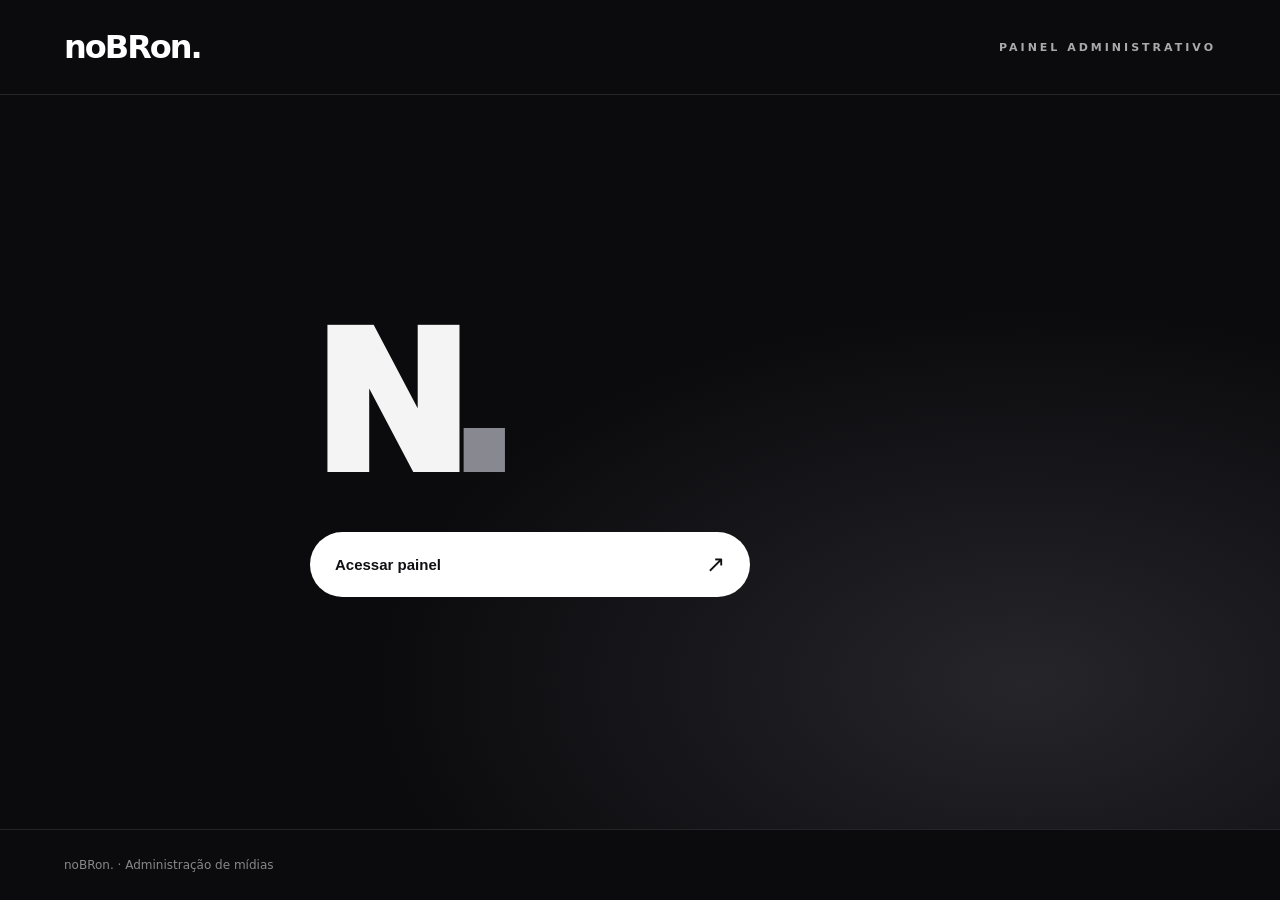
==== commit f5796db4: "Simplify private studio login to brand mark and single access button" ====
--- a/admin/index.html
+++ b/admin/index.html
@@ -1 +1 @@
-<!doctype html><html lang="pt-BR"><head><meta charset="utf-8"><meta name="viewport" content="width=device-width,initial-scale=1"><meta name="robots" content="noindex,nofollow,noarchive"><meta name="referrer" content="no-referrer"><meta http-equiv="Content-Security-Policy" content="default-src 'none'; script-src 'self'; style-src 'self'; connect-src https://fsaqzbwxhjpnfgqxdvnz.supabase.co; img-src 'self' data: blob: https://fsaqzbwxhjpnfgqxdvnz.supabase.co; media-src blob: https://fsaqzbwxhjpnfgqxdvnz.supabase.co; form-action 'self'; base-uri 'none'"><title>Painel administrativo · noBRon</title><link rel="stylesheet" href="/admin/v3.css"><script defer src="/admin/v3.js"></script></head><body><header><a href="/">noBRon.</a><span>PAINEL ADMINISTRATIVO</span></header><main><section id="login" class="admin-entry"><div class="admin-entry-inner"><p class="eyebrow">NOBRON. / ÁREA RESTRITA</p><div class="admin-entry-mark" aria-hidden="true">N<span>.</span></div><h1>Seu espaço de trabalho.</h1><p>Gerencie os materiais publicados e os conteúdos da noBRon. O acesso é reservado à conta administrativa autorizada.</p><form id="login-form"><button type="submit" id="send">Receber acesso seguro <span aria-hidden="true">↗</span></button></form><p class="admin-entry-note">Um link temporário será enviado ao endereço autorizado.</p><p id="login-message" role="status" aria-live="polite"></p></div><span class="admin-entry-footer">STUDIO / ADMINISTRAÇÃO</span></section><section id="editor" hidden><nav class="admin-tabs" aria-label="Seções do painel"><button type="button" data-admin-tab="home" aria-selected="true">Home</button><button type="button" data-admin-tab="design" aria-selected="false">Design Digital</button><button type="button" data-admin-tab="motion" aria-selected="false">Motion Design</button></nav><div data-admin-panel="home"><div class="heading"><div><p class="eyebrow">BACKGROUND · HOME</p><h1>Galeria de mídias.</h1></div><button id="logout" class="secondary">Sair</button></div><p>Cadastre flyers e motion designs que aparecem nas colunas animadas da Home. Arquivos enviados são publicados automaticamente.</p><form id="upload-form" class="field-group"><h2>Adicionar imagens ou vídeos</h2><label for="files">Selecione os arquivos</label><input id="files" type="file" accept="image/png,image/jpeg,image/webp,image/gif,video/mp4,video/webm" multiple required><p class="hint">PNG, JPG, WebP, GIF até 10 MB; MP4 e WebM até 30 MB cada. Envie arquivos otimizados para o site carregar rapidamente.</p><button id="upload" type="submit">Cadastrar mídias</button><p id="upload-status" role="status"></p><div id="home-upload-results" class="upload-results" aria-live="polite"></div></form></div><div data-admin-panel="motion" hidden><section class="field-group motion-admin" aria-labelledby="motion-admin-title"><p class="eyebrow">PÁGINA MOTION DESIGN · VÍDEOS DA VITRINE</p><h2 id="motion-admin-title">Biblioteca de Motion Design</h2><p>Cadastre aqui somente os vídeos da página <strong>Motion Design</strong>. Eles não entram no background da Home. Os vídeos começam como rascunho e só aparecem no site depois de publicados.</p><form id="motion-upload-form"><label for="motion-file">Arquivo de vídeo</label><input id="motion-file" type="file" accept="video/mp4,video/webm" multiple required><p class="hint">Selecione quantos vídeos quiser de uma vez. O sistema envia um por vez e mostra o resultado de cada arquivo. MP4 ou WebM, até 30 MB por arquivo. Recomenda-se vídeo vertical otimizado, sem áudio necessário.</p><button id="motion-upload" type="submit">Adicionar como rascunho</button><p id="motion-upload-status" role="status"></p><div id="motion-upload-results" class="upload-results" aria-live="polite"></div></form><div class="heading"><h3>Vídeos cadastrados</h3><button class="secondary" type="button" id="motion-refresh">Atualizar</button></div><div id="motion-list" class="motion-grid"></div><p id="motion-status" role="status"></p><a class="design-card-view" href="/solucoes/motion" target="_blank" rel="noopener">Ver página Motion Design ↗</a></section></div><div data-admin-panel="design" hidden><section class="field-group design-cards-admin" aria-labelledby="design-cards-title"><p class="eyebrow">PÁGINA DESIGN DIGITAL · DESTAQUES DO TOPO</p><h2 id="design-cards-title">Três imagens de destaque</h2><p>Estas imagens aparecem nos três cards sobrepostos, logo abaixo da apresentação de <strong>Design Digital</strong>. Não são as mídias do background. Cada campo controla somente a posição indicada.</p><p class="hint">Envie uma arte vertical em JPG, PNG ou WebP (até 10 MB), preferencialmente na proporção <strong>9:16 (Story)</strong>, por exemplo 1080 × 1920 px. O site ajusta automaticamente o enquadramento no desktop e no celular, sem esticar nem recortar a imagem. A arte completa fica visível.</p><div class="design-card-grid"><article class="design-card-admin" data-admin-card="1"><h3>Card 1 · Esquerda</h3><p>Imagem inclinada à esquerda, atrás do card central.</p><div class="design-card-preview" id="card-preview-1">Nenhuma imagem cadastrada</div><label for="card-file-1">Escolher imagem do Card 1</label><input type="file" id="card-file-1" accept="image/jpeg,image/png,image/webp"><div class="design-card-actions"><button type="button" data-card-upload="1">Salvar / substituir</button><button type="button" class="danger" data-card-delete="1">Remover</button></div><p class="design-card-status" id="card-status-1" role="status"></p></article><article class="design-card-admin" data-admin-card="2"><h3>Card 2 · Centro</h3><p>Imagem principal, à frente das outras duas.</p><div class="design-card-preview" id="card-preview-2">Nenhuma imagem cadastrada</div><label for="card-file-2">Escolher imagem do Card 2</label><input type="file" id="card-file-2" accept="image/jpeg,image/png,image/webp"><div class="design-card-actions"><button type="button" data-card-upload="2">Salvar / substituir</button><button type="button" class="danger" data-card-delete="2">Remover</button></div><p class="design-card-status" id="card-status-2" role="status"></p></article><article class="design-card-admin" data-admin-card="3"><h3>Card 3 · Direita</h3><p>Imagem inclinada à direita, atrás do card central.</p><div class="design-card-preview" id="card-preview-3">Nenhuma imagem cadastrada</div><label for="card-file-3">Escolher imagem do Card 3</label><input type="file" id="card-file-3" accept="image/jpeg,image/png,image/webp"><div class="design-card-actions"><button type="button" data-card-upload="3">Salvar / substituir</button><button type="button" class="danger" data-card-delete="3">Remover</button></div><p class="design-card-status" id="card-status-3" role="status"></p></article></div><p class="hint">As alterações são publicadas após salvar. Se uma posição estiver vazia, o site mantém o card gráfico provisório correspondente.</p><a class="design-card-view" href="/solucoes/design" target="_blank" rel="noopener">Ver página Design Digital ↗</a></section></div><div data-admin-panel="home"><div class="heading"><h2>Mídias cadastradas</h2><button id="reload" class="secondary">Atualizar</button></div><p id="media-count"></p><div id="media-list" class="media-grid"></div><p id="status" role="status"></p></div></section></main><footer>noBRon. · Administração de mídias</footer></body></html>+<!doctype html><html lang="pt-BR"><head><meta charset="utf-8"><meta name="viewport" content="width=device-width,initial-scale=1"><meta name="robots" content="noindex,nofollow,noarchive"><meta name="referrer" content="no-referrer"><meta http-equiv="Content-Security-Policy" content="default-src 'none'; script-src 'self'; style-src 'self'; connect-src https://fsaqzbwxhjpnfgqxdvnz.supabase.co; img-src 'self' data: blob: https://fsaqzbwxhjpnfgqxdvnz.supabase.co; media-src blob: https://fsaqzbwxhjpnfgqxdvnz.supabase.co; form-action 'self'; base-uri 'none'"><title>Painel administrativo · noBRon</title><link rel="stylesheet" href="/admin/v3.css"><script defer src="/admin/v3.js"></script></head><body><header><a href="/">noBRon.</a><span>PAINEL ADMINISTRATIVO</span></header><main><section id="login" class="admin-entry" aria-label="Acesso administrativo"><div class="admin-entry-inner"><div class="admin-entry-mark" aria-hidden="true">N<span>.</span></div><form id="login-form"><button type="submit" id="send">Acessar painel <span aria-hidden="true">↗</span></button></form><p id="login-message" role="status" aria-live="polite"></p></div></section><section id="editor" hidden><nav class="admin-tabs" aria-label="Seções do painel"><button type="button" data-admin-tab="home" aria-selected="true">Home</button><button type="button" data-admin-tab="design" aria-selected="false">Design Digital</button><button type="button" data-admin-tab="motion" aria-selected="false">Motion Design</button></nav><div data-admin-panel="home"><div class="heading"><div><p class="eyebrow">BACKGROUND · HOME</p><h1>Galeria de mídias.</h1></div><button id="logout" class="secondary">Sair</button></div><p>Cadastre flyers e motion designs que aparecem nas colunas animadas da Home. Arquivos enviados são publicados automaticamente.</p><form id="upload-form" class="field-group"><h2>Adicionar imagens ou vídeos</h2><label for="files">Selecione os arquivos</label><input id="files" type="file" accept="image/png,image/jpeg,image/webp,image/gif,video/mp4,video/webm" multiple required><p class="hint">PNG, JPG, WebP, GIF até 10 MB; MP4 e WebM até 30 MB cada. Envie arquivos otimizados para o site carregar rapidamente.</p><button id="upload" type="submit">Cadastrar mídias</button><p id="upload-status" role="status"></p><div id="home-upload-results" class="upload-results" aria-live="polite"></div></form></div><div data-admin-panel="motion" hidden><section class="field-group motion-admin" aria-labelledby="motion-admin-title"><p class="eyebrow">PÁGINA MOTION DESIGN · VÍDEOS DA VITRINE</p><h2 id="motion-admin-title">Biblioteca de Motion Design</h2><p>Cadastre aqui somente os vídeos da página <strong>Motion Design</strong>. Eles não entram no background da Home. Os vídeos começam como rascunho e só aparecem no site depois de publicados.</p><form id="motion-upload-form"><label for="motion-file">Arquivo de vídeo</label><input id="motion-file" type="file" accept="video/mp4,video/webm" multiple required><p class="hint">Selecione quantos vídeos quiser de uma vez. O sistema envia um por vez e mostra o resultado de cada arquivo. MP4 ou WebM, até 30 MB por arquivo. Recomenda-se vídeo vertical otimizado, sem áudio necessário.</p><button id="motion-upload" type="submit">Adicionar como rascunho</button><p id="motion-upload-status" role="status"></p><div id="motion-upload-results" class="upload-results" aria-live="polite"></div></form><div class="heading"><h3>Vídeos cadastrados</h3><button class="secondary" type="button" id="motion-refresh">Atualizar</button></div><div id="motion-list" class="motion-grid"></div><p id="motion-status" role="status"></p><a class="design-card-view" href="/solucoes/motion" target="_blank" rel="noopener">Ver página Motion Design ↗</a></section></div><div data-admin-panel="design" hidden><section class="field-group design-cards-admin" aria-labelledby="design-cards-title"><p class="eyebrow">PÁGINA DESIGN DIGITAL · DESTAQUES DO TOPO</p><h2 id="design-cards-title">Três imagens de destaque</h2><p>Estas imagens aparecem nos três cards sobrepostos, logo abaixo da apresentação de <strong>Design Digital</strong>. Não são as mídias do background. Cada campo controla somente a posição indicada.</p><p class="hint">Envie uma arte vertical em JPG, PNG ou WebP (até 10 MB), preferencialmente na proporção <strong>9:16 (Story)</strong>, por exemplo 1080 × 1920 px. O site ajusta automaticamente o enquadramento no desktop e no celular, sem esticar nem recortar a imagem. A arte completa fica visível.</p><div class="design-card-grid"><article class="design-card-admin" data-admin-card="1"><h3>Card 1 · Esquerda</h3><p>Imagem inclinada à esquerda, atrás do card central.</p><div class="design-card-preview" id="card-preview-1">Nenhuma imagem cadastrada</div><label for="card-file-1">Escolher imagem do Card 1</label><input type="file" id="card-file-1" accept="image/jpeg,image/png,image/webp"><div class="design-card-actions"><button type="button" data-card-upload="1">Salvar / substituir</button><button type="button" class="danger" data-card-delete="1">Remover</button></div><p class="design-card-status" id="card-status-1" role="status"></p></article><article class="design-card-admin" data-admin-card="2"><h3>Card 2 · Centro</h3><p>Imagem principal, à frente das outras duas.</p><div class="design-card-preview" id="card-preview-2">Nenhuma imagem cadastrada</div><label for="card-file-2">Escolher imagem do Card 2</label><input type="file" id="card-file-2" accept="image/jpeg,image/png,image/webp"><div class="design-card-actions"><button type="button" data-card-upload="2">Salvar / substituir</button><button type="button" class="danger" data-card-delete="2">Remover</button></div><p class="design-card-status" id="card-status-2" role="status"></p></article><article class="design-card-admin" data-admin-card="3"><h3>Card 3 · Direita</h3><p>Imagem inclinada à direita, atrás do card central.</p><div class="design-card-preview" id="card-preview-3">Nenhuma imagem cadastrada</div><label for="card-file-3">Escolher imagem do Card 3</label><input type="file" id="card-file-3" accept="image/jpeg,image/png,image/webp"><div class="design-card-actions"><button type="button" data-card-upload="3">Salvar / substituir</button><button type="button" class="danger" data-card-delete="3">Remover</button></div><p class="design-card-status" id="card-status-3" role="status"></p></article></div><p class="hint">As alterações são publicadas após salvar. Se uma posição estiver vazia, o site mantém o card gráfico provisório correspondente.</p><a class="design-card-view" href="/solucoes/design" target="_blank" rel="noopener">Ver página Design Digital ↗</a></section></div><div data-admin-panel="home"><div class="heading"><h2>Mídias cadastradas</h2><button id="reload" class="secondary">Atualizar</button></div><p id="media-count"></p><div id="media-list" class="media-grid"></div><p id="status" role="status"></p></div></section></main><footer>noBRon. · Administração de mídias</footer></body></html>
